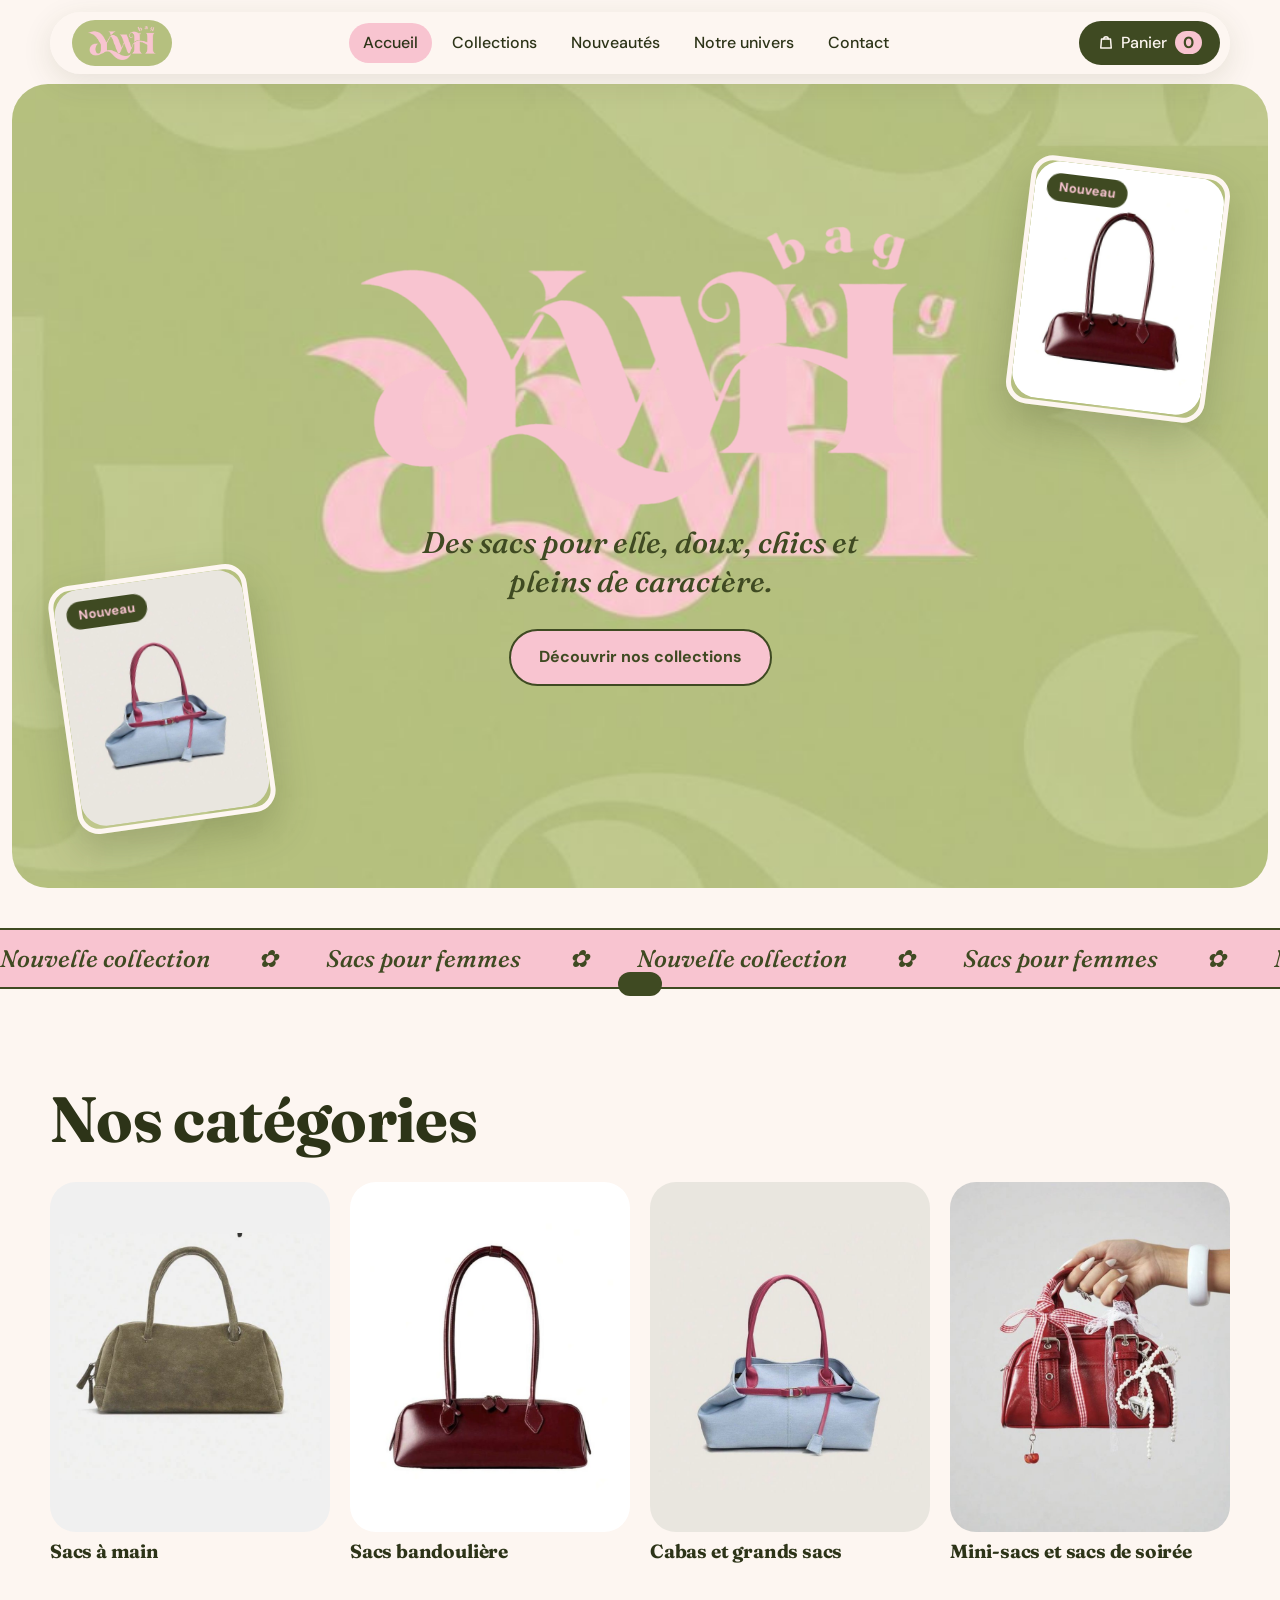
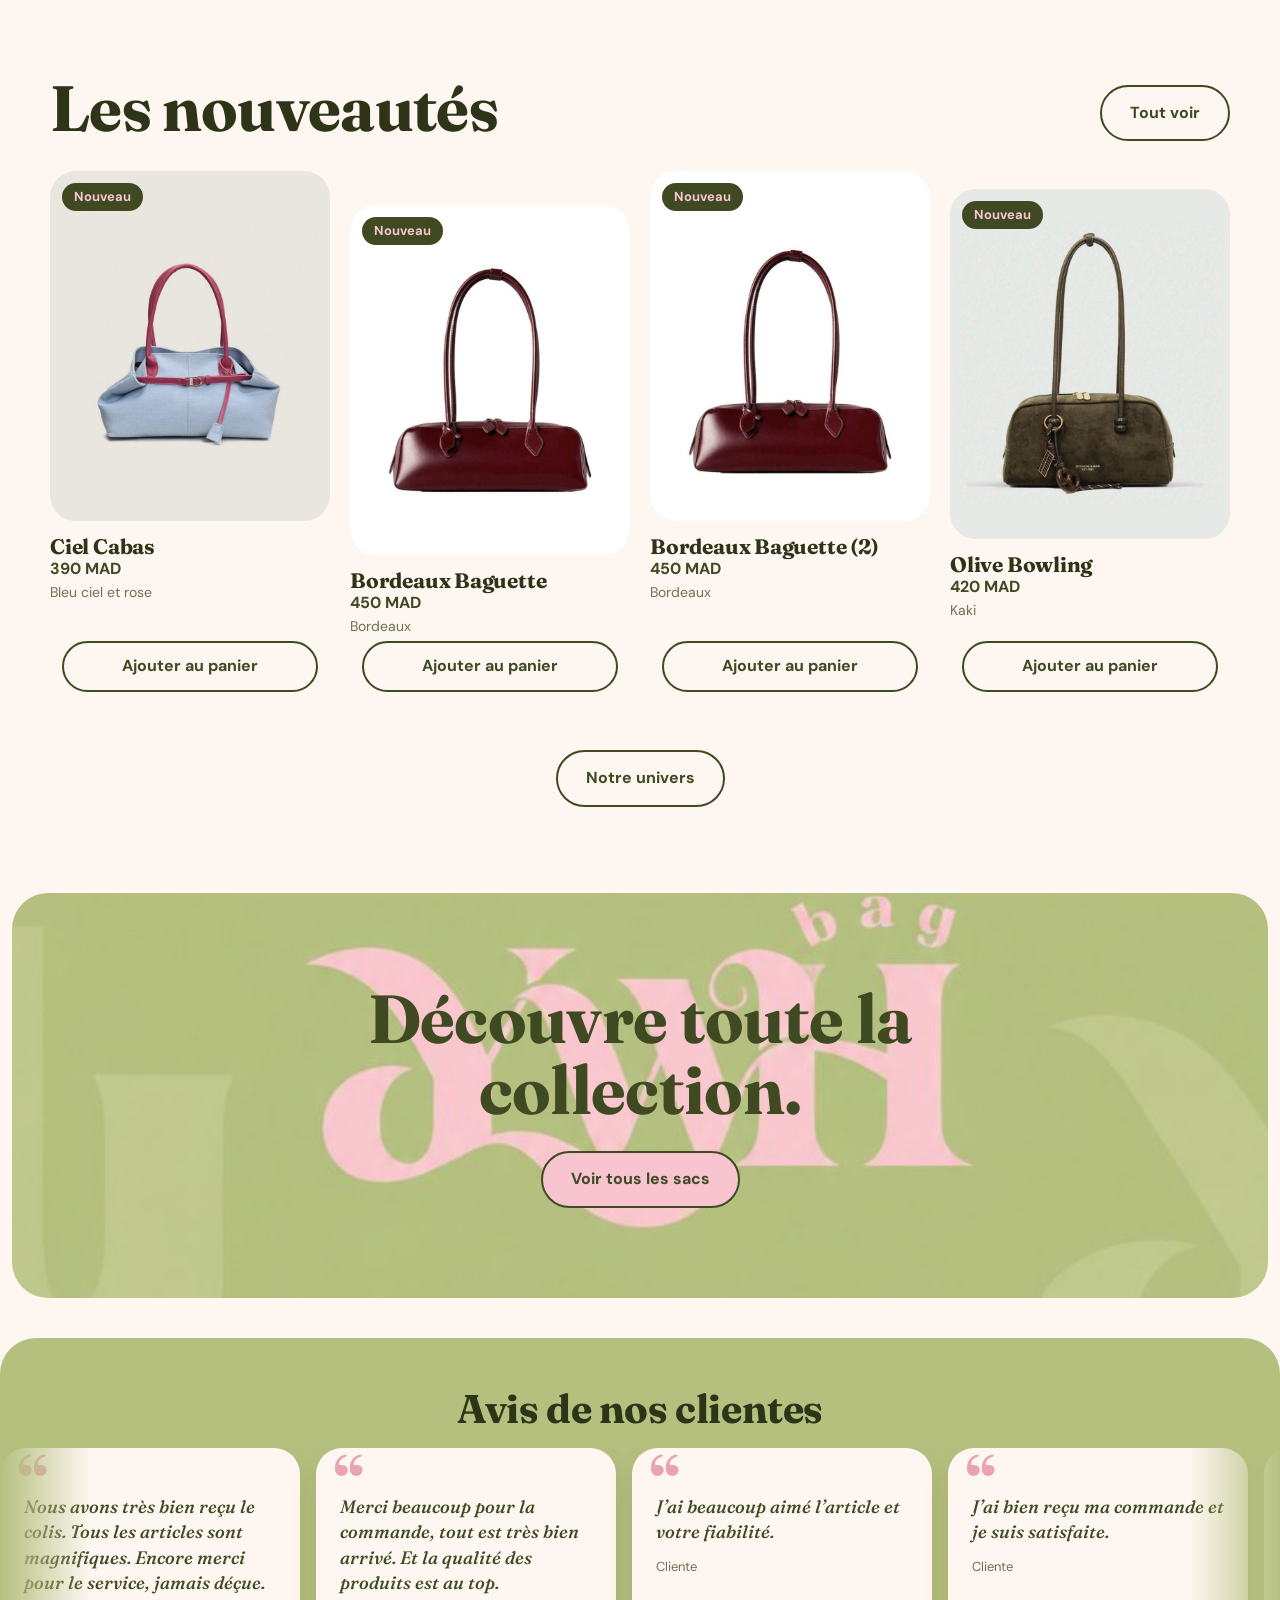
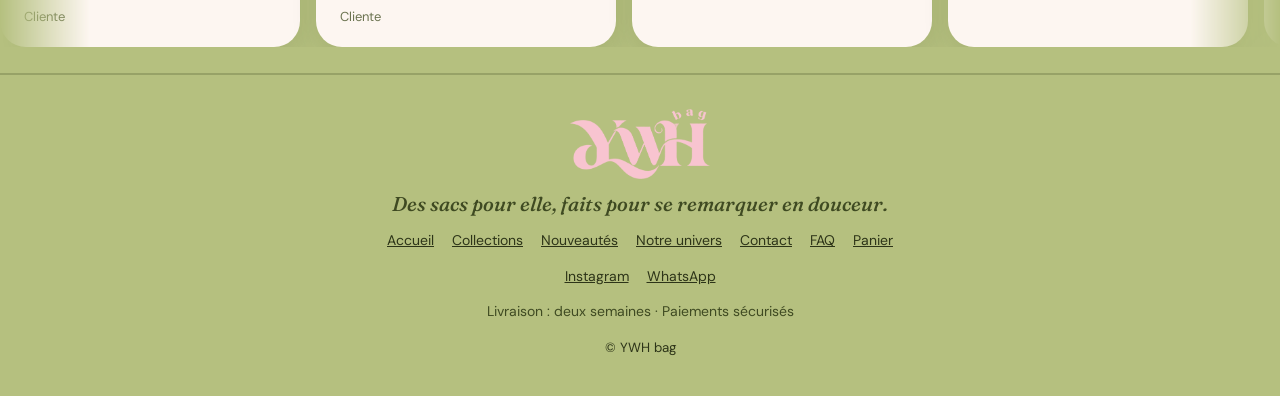
==== index.html @ 90585c4d "Add files via upload" ====
<!doctype html>
<html lang="fr">
<head>
<meta charset="utf-8">
<meta name="viewport" content="width=device-width, initial-scale=1, viewport-fit=cover">
<title>YWH bag — sacs pour femmes</title>
<meta name="description" content="YWH bag : des sacs pour femmes, doux, chics et pleins de caractère.">
<meta name="theme-color" content="#b5c07f">
<link rel="icon" href="assets/logo.png">
<link rel="preconnect" href="https://fonts.googleapis.com"><link rel="preconnect" href="https://fonts.gstatic.com" crossorigin>
<link href="https://fonts.googleapis.com/css2?family=Fraunces:ital,opsz,wght@0,9..144,500;0,9..144,700;1,9..144,500&family=DM+Sans:wght@400;500;700&display=swap" rel="stylesheet">
<link rel="stylesheet" href="style.css">
</head>
<body>
<header class="nav" id="nav">
  <button class="menu" id="menubtn" aria-label="Menu" aria-expanded="false" aria-controls="menu"><svg width="22" height="22" viewBox="0 0 24 24" fill="none" stroke="currentColor" stroke-width="2.2" stroke-linecap="round" aria-hidden="true"><path d="M4 8h16M4 16h16"/></svg></button>
  <a href="#accueil" class="brand" aria-label="YWH bag — accueil"><img src="assets/logo.png" alt="YWH bag"></a>
  <nav id="menu" aria-label="Navigation principale">
    <a href="#accueil" data-r="">Accueil</a>
    <a href="#collections" data-r="collections">Collections</a>
    <a href="#nouveautes" data-r="nouveautes">Nouveautés</a>
    <a href="#univers" data-r="univers">Notre univers</a>
    <a href="#contact" data-r="contact">Contact</a>
  </nav>
  <a href="#panier" class="bag" data-r="panier" aria-label="Panier"><svg width="18" height="18" viewBox="0 0 24 24" fill="none" stroke="currentColor" stroke-width="2" stroke-linecap="round" stroke-linejoin="round" aria-hidden="true" style="vertical-align:-3px;margin-right:6px"><path d="M6 8h12l1 12H5L6 8z"/><path d="M9 8a3 3 0 016 0"/></svg>Panier <b id="count">0</b></a>
</header>
<main id="view" tabindex="-1"></main>
<footer class="foot" id="foot"></footer>
<div class="toast" id="toast" role="status" aria-live="polite"></div>
<script src="config.js"></script>
<script src="products.js"></script>
<script src="app.js"></script>
</body>
</html>
---- style.css ----
:root{--sage:#b5c07f;--sage-l:#c3cd92;--sage-d:#3f4a22;--pink:#f8c4d0;--pink-d:#e9a3b5;--cream:#fdf6f1;--ink:#2d3418;--r:26px;--f:"Fraunces",Georgia,serif;--b:"DM Sans",system-ui,sans-serif}
*{box-sizing:border-box;margin:0}html{scroll-behavior:smooth}
body{font:16px/1.55 var(--b);background:var(--cream);color:var(--ink);padding-top:84px;-webkit-font-smoothing:antialiased}
img{max-width:100%;display:block}a{color:inherit;text-decoration:none}button{font:inherit;cursor:pointer}
:focus-visible{outline:3px solid var(--pink-d);outline-offset:3px}
h1,h2,h3{font-family:var(--f);font-weight:700;line-height:1.05;letter-spacing:-.01em}
.nav{position:fixed;inset:max(12px,env(safe-area-inset-top)) 12px auto;z-index:20;display:flex;align-items:center;justify-content:space-between;gap:12px;padding:8px 10px 8px 22px;background:rgba(253,246,241,.86);backdrop-filter:blur(14px);border-radius:999px;box-shadow:0 8px 30px rgba(63,74,34,.12);max-width:1180px;margin:auto}
.brand{background:var(--sage);border-radius:999px;padding:6px 16px}.brand img{height:34px}
.nav nav{display:flex;gap:6px}.nav nav a{padding:8px 14px;border-radius:999px;font-weight:500;transition:.2s}
.nav a[data-r].on,.nav nav a:hover{background:var(--pink)}
.bag{background:var(--sage-d);color:var(--cream);padding:10px 18px;border-radius:999px;font-weight:500;white-space:nowrap}.bag b{background:var(--pink);color:var(--sage-d);border-radius:99px;padding:1px 8px;margin-left:4px}.bag.on{background:var(--pink);color:var(--sage-d)}
.wrap{max-width:1180px;margin:auto;padding:0 20px}
.hero{position:relative;min-height:calc(100svh - 96px);margin:0 12px;border-radius:36px;overflow:hidden;background:var(--sage) url(assets/pattern.jpg) center/cover;display:grid;place-items:center;text-align:center;padding:60px 20px 120px}
.hero img.logo{width:min(560px,82vw);margin:auto;animation:rise 1.1s cubic-bezier(.2,.8,.2,1) both}
@keyframes rise{from{opacity:0;transform:translateY(30px) scale(.96)}}
.hero p{font:italic 500 clamp(20px,3.2vw,30px)/1.3 var(--f);color:var(--sage-d);margin:18px auto 28px;max-width:520px}
.btn{display:inline-block;background:var(--pink);color:var(--sage-d);padding:14px 28px;border-radius:999px;border:2px solid var(--sage-d);font-weight:700;transition:.25s}
.btn:hover{background:var(--sage-d);color:var(--pink);transform:translateY(-2px)}.btn.alt{background:transparent}
.float{position:absolute;width:clamp(110px,16vw,200px);aspect-ratio:4/5;border-radius:22px;overflow:hidden;box-shadow:0 18px 40px rgba(63,74,34,.25);border:5px solid var(--cream)}
.float:nth-of-type(1){left:4%;bottom:8%;transform:rotate(-8deg)}.float:nth-of-type(2){right:4%;top:10%;transform:rotate(7deg)}
.mq{overflow:hidden;background:var(--pink);margin:40px 0;padding:14px 0;border-block:2px solid var(--sage-d)}
.mq div{display:flex;gap:48px;white-space:nowrap;width:max-content;font:italic 500 24px var(--f);color:var(--sage-d);animation:mq 28s linear infinite}
@keyframes mq{to{transform:translateX(-50%)}}
.sec{padding:56px 0}.head{display:flex;justify-content:space-between;align-items:end;gap:20px;margin-bottom:30px;flex-wrap:wrap}
.head h2{font-size:clamp(34px,6vw,64px)}.head p{max-width:380px;color:#5b6340}
.grid{display:grid;grid-template-columns:repeat(4,1fr);gap:26px 20px}
.card{position:relative}.card:nth-child(4n+2){margin-top:34px}.card:nth-child(4n+4){margin-top:18px}
.ph{position:relative;aspect-ratio:4/5;border-radius:var(--r);overflow:hidden;background:linear-gradient(160deg,var(--pink),var(--sage-l))}
.ph img{width:100%;height:100%;object-fit:cover;transition:transform .7s}
.card:hover .ph img{transform:scale(1.06)}
.ph .ghost{position:absolute;inset:0;margin:auto;width:60%;opacity:.55;filter:saturate(.8)}
.tag{position:absolute;top:12px;left:12px;background:var(--sage-d);color:var(--pink);font-size:13px;font-weight:700;padding:4px 12px;border-radius:99px}
.quick{position:absolute;left:12px;right:12px;bottom:12px;transform:translateY(130%);transition:.35s;background:var(--cream);border:2px solid var(--sage-d);border-radius:99px;padding:11px;font-weight:700;color:var(--sage-d)}
.card:hover .quick,.card:focus-within .quick{transform:none}.quick:hover{background:var(--pink)}
@media(hover:none){.quick{transform:none;position:static;width:100%;margin-top:10px}}
.card h3{font-size:21px;margin-top:14px}.card .pr{font-weight:700;color:var(--sage-d)}.card .ds{font-size:14px;color:#6b7350}
.band{margin:30px 12px;border-radius:36px;background:var(--sage) url(assets/pattern.jpg) center/cover;padding:90px 24px;text-align:center}
.band h2{font-size:clamp(32px,6vw,68px);color:var(--sage-d);max-width:780px;margin:0 auto 26px}
.page-h{padding:48px 0 10px}.page-h h1{font-size:clamp(44px,9vw,110px);color:var(--sage-d)}.page-h p{font:italic 500 22px var(--f);color:#6b7350;margin-top:8px}
.empty{padding:60px 0;text-align:center;font:italic 500 24px var(--f)}
.cart{display:grid;grid-template-columns:1.5fr 1fr;gap:30px;align-items:start;padding-bottom:70px}
.line{display:grid;grid-template-columns:86px 1fr auto;gap:16px;align-items:center;background:#fff;border-radius:22px;padding:12px;margin-bottom:12px}
.line .ph{border-radius:14px}.line h3{font-size:19px}.qty{display:flex;align-items:center;gap:8px;margin-top:6px}
.qty button{width:30px;height:30px;border-radius:50%;border:2px solid var(--sage-d);background:none;color:var(--sage-d);font-weight:700}
.rm{background:none;border:0;text-decoration:underline;color:#8a6f78;font-size:13px}
.sum{background:var(--sage);border-radius:var(--r);padding:26px;position:sticky;top:100px}.sum .t{display:flex;justify-content:space-between;font:700 26px var(--f);margin:14px 0 20px}
form.ct{display:grid;gap:14px;max-width:560px;padding-bottom:70px}
.ct input,.ct textarea{width:100%;font:inherit;padding:15px 20px;border-radius:22px;border:2px solid var(--sage);background:#fff}.ct textarea{min-height:140px}.ct input:focus,.ct textarea:focus{border-color:var(--pink-d);outline:0}
.links{display:flex;gap:12px;flex-wrap:wrap;margin:0 0 26px}
.foot{text-align:center;background:var(--sage);padding:50px 20px 36px;margin-top:40px;border-radius:36px 36px 0 0}.foot img{height:70px;margin:auto}.foot p{font:italic 500 20px var(--f);margin:12px 0 6px;color:var(--sage-d)}
.toast{position:fixed;left:50%;bottom:24px;transform:translate(-50%,120px);background:var(--sage-d);color:var(--pink);padding:12px 22px;border-radius:99px;transition:.35s;z-index:30}.toast.show{transform:translate(-50%,0)}
#view{animation:fade .45s ease both}@keyframes fade{from{opacity:0}}
@media(max-width:900px){.grid{grid-template-columns:repeat(2,1fr)}.card:nth-child(n){margin-top:0}.card:nth-child(even){margin-top:26px}.cart{grid-template-columns:1fr}.sum{position:static}}
@media(max-width:620px){body{padding-top:76px}.nav{padding-left:8px}.nav nav{display:none}.brand img{height:28px}.float{display:none}.nav.m nav{display:flex}
.mnav{display:flex}.hero{padding-bottom:90px}}
.mnav{display:none;position:fixed;bottom:max(12px,env(safe-area-inset-bottom));left:12px;right:12px;z-index:19;justify-content:space-around;background:rgba(253,246,241,.92);backdrop-filter:blur(14px);border-radius:99px;padding:8px;box-shadow:0 8px 30px rgba(63,74,34,.2)}
.mnav a{padding:9px 12px;border-radius:99px;font-size:14px;font-weight:500}.mnav a.on{background:var(--pink)}
@media(min-width:621px){.mnav{display:none!important}}
@media(prefers-reduced-motion:reduce){*{animation:none!important;transition:none!important}}
/* Ajouts (même palette) */
.chips,.filters{display:flex;gap:10px;flex-wrap:wrap;margin:18px 0 6px}
.chips button{background:transparent;border:2px solid var(--sage-d);color:var(--sage-d);border-radius:99px;padding:9px 18px;font-weight:500;transition:.2s}.chips button.on,.chips button:hover{background:var(--pink)}
.filters select{font:inherit;padding:10px 16px;border-radius:99px;border:2px solid var(--sage);background:#fff;color:var(--ink)}
.cats{display:grid;grid-template-columns:repeat(4,1fr);gap:20px}.cat h3{font-size:19px;margin-top:10px}.cat:hover .ph img{transform:scale(1.06)}
.perks{display:grid;grid-template-columns:repeat(3,1fr);gap:20px}.perks div{background:var(--sage-l);border-radius:var(--r);padding:26px}.perks h3{font-size:22px;margin-bottom:6px}
.info{display:flex;gap:10px;flex-wrap:wrap;margin:16px 0}.info span{background:var(--pink);color:var(--sage-d);border-radius:99px;padding:6px 14px;font-size:14px;font-weight:500}
.prose{max-width:680px}.prose h2{font-size:28px;margin:26px 0 6px;color:var(--sage-d)}.prose .btn{margin-top:26px}
.faqh{font-size:34px;margin:44px 0 14px}.faq{max-width:680px;padding-bottom:50px}
.faq details{background:#fff;border-radius:20px;padding:16px 20px;margin-bottom:10px}.faq summary{cursor:pointer;font-weight:700}.faq p{margin-top:8px;color:#5b6340}
.back{display:inline-block;margin-top:30px;font-weight:500;text-decoration:underline}
.pdp{display:grid;grid-template-columns:1fr 1fr;gap:40px;margin-top:20px;align-items:start}.pdp h1{font-size:clamp(34px,5vw,56px)}.pr.big{font-size:26px;margin:8px 0 14px}
.spec{list-style:none;padding:0;margin:16px 0 22px}.spec li{padding:6px 0;border-bottom:1px solid var(--sage-l)}
.foot .fl{display:flex;justify-content:center;gap:6px 18px;flex-wrap:wrap;margin:14px 0}.foot .fl a{text-decoration:underline}.foot .info{justify-content:center}.foot .info span{background:var(--cream)}
.avis{max-width:720px;margin:26px auto 12px;padding-top:22px;border-top:2px solid rgba(63,74,34,.25)}.avis h3{font-size:26px;margin-bottom:8px}
.av{display:grid;gap:12px;text-align:left}.av blockquote{background:var(--cream);border-radius:20px;padding:14px 18px}.av span{color:var(--pink-d);display:block}.av cite{display:block;font-weight:700;margin-top:4px}
@media(max-width:900px){.cats{grid-template-columns:repeat(2,1fr)}.perks{grid-template-columns:1fr}.pdp{grid-template-columns:1fr}}
@media(max-width:620px){.mnav a{padding:9px 8px;font-size:13px}body{padding-bottom:84px}}

.avis{max-width:980px}.av{grid-template-columns:repeat(auto-fit,minmax(250px,1fr))}.av blockquote{font-style:italic}.av cite{font-style:normal;font-size:14px;color:var(--sage-d)}

/* v3 : menu mobile, infos discrètes, avis en défilement */
.menu{display:none;place-items:center;width:42px;height:42px;border-radius:50%;border:0;background:var(--pink);color:var(--sage-d)}
.info{display:block;font-size:13px;color:#6b7350;margin:12px 0}.info span{display:inline;background:none;padding:0;border-radius:0;font-weight:400}.info span+span:before{content:"  ·  "}
.foot .info{text-align:center;color:var(--sage-d)}.foot .info span{background:none;padding:0}
.foot .fl a{font-size:14px}.mini{font-size:14px;padding:26px 0 50px}.mini a{text-decoration:underline}
.avis{max-width:none;margin:0 -20px 34px;padding:0 0 26px;border:0;border-bottom:2px solid rgba(63,74,34,.25)}.avis h3{font-size:clamp(28px,5vw,40px);margin-bottom:18px}
.rail{overflow:hidden;-webkit-mask-image:linear-gradient(90deg,transparent,#000 7%,#000 93%,transparent);mask-image:linear-gradient(90deg,transparent,#000 7%,#000 93%,transparent)}
.track{display:flex;width:max-content;animation:mq 50s linear infinite}.rail:hover .track{animation-play-state:paused}
.track blockquote{position:relative;flex:0 0 min(300px,78vw);margin:0 16px 0 0;text-align:left;background:var(--cream);border-radius:var(--r);padding:34px 24px 20px;box-shadow:0 10px 26px rgba(63,74,34,.12)}
.track blockquote i{position:absolute;top:2px;left:18px;font:700 64px/1 var(--f);color:var(--pink-d)}
.track blockquote p{font:italic 500 18px/1.4 var(--f);color:var(--sage-d)}.track cite{display:block;font-style:normal;font-size:13px;margin-top:12px;color:#6b7350}
@media(prefers-reduced-motion:reduce){.rail{overflow-x:auto}}
@media(max-width:820px){.menu{display:grid}.brand{margin-right:auto}.nav{padding-left:8px}
.nav nav{display:none;position:absolute;top:calc(100% + 8px);left:0;right:0;flex-direction:column;gap:2px;background:rgba(253,246,241,.97);backdrop-filter:blur(14px);border-radius:26px;padding:10px;box-shadow:0 12px 30px rgba(63,74,34,.18)}
.nav.open nav{display:flex}.nav nav a{padding:13px 18px;font-size:17px}.mnav{display:none!important}body{padding-bottom:0}}
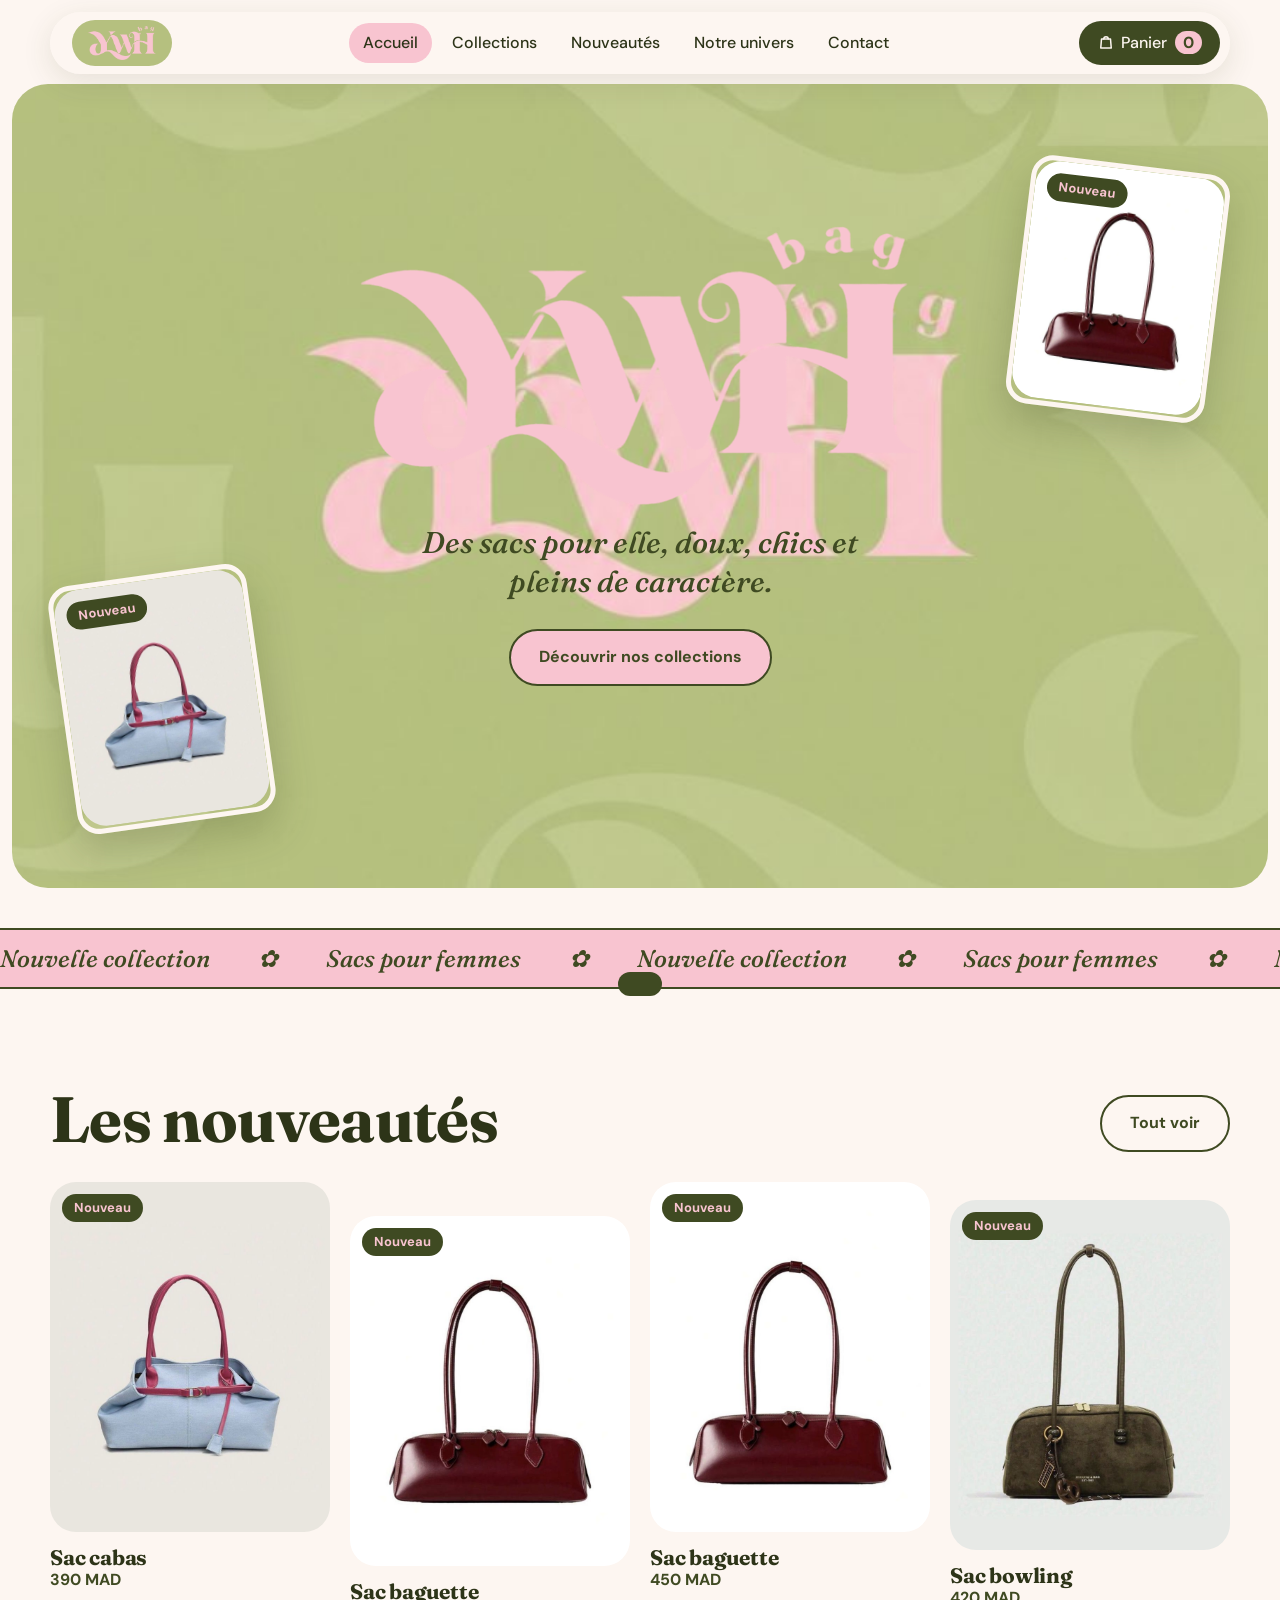
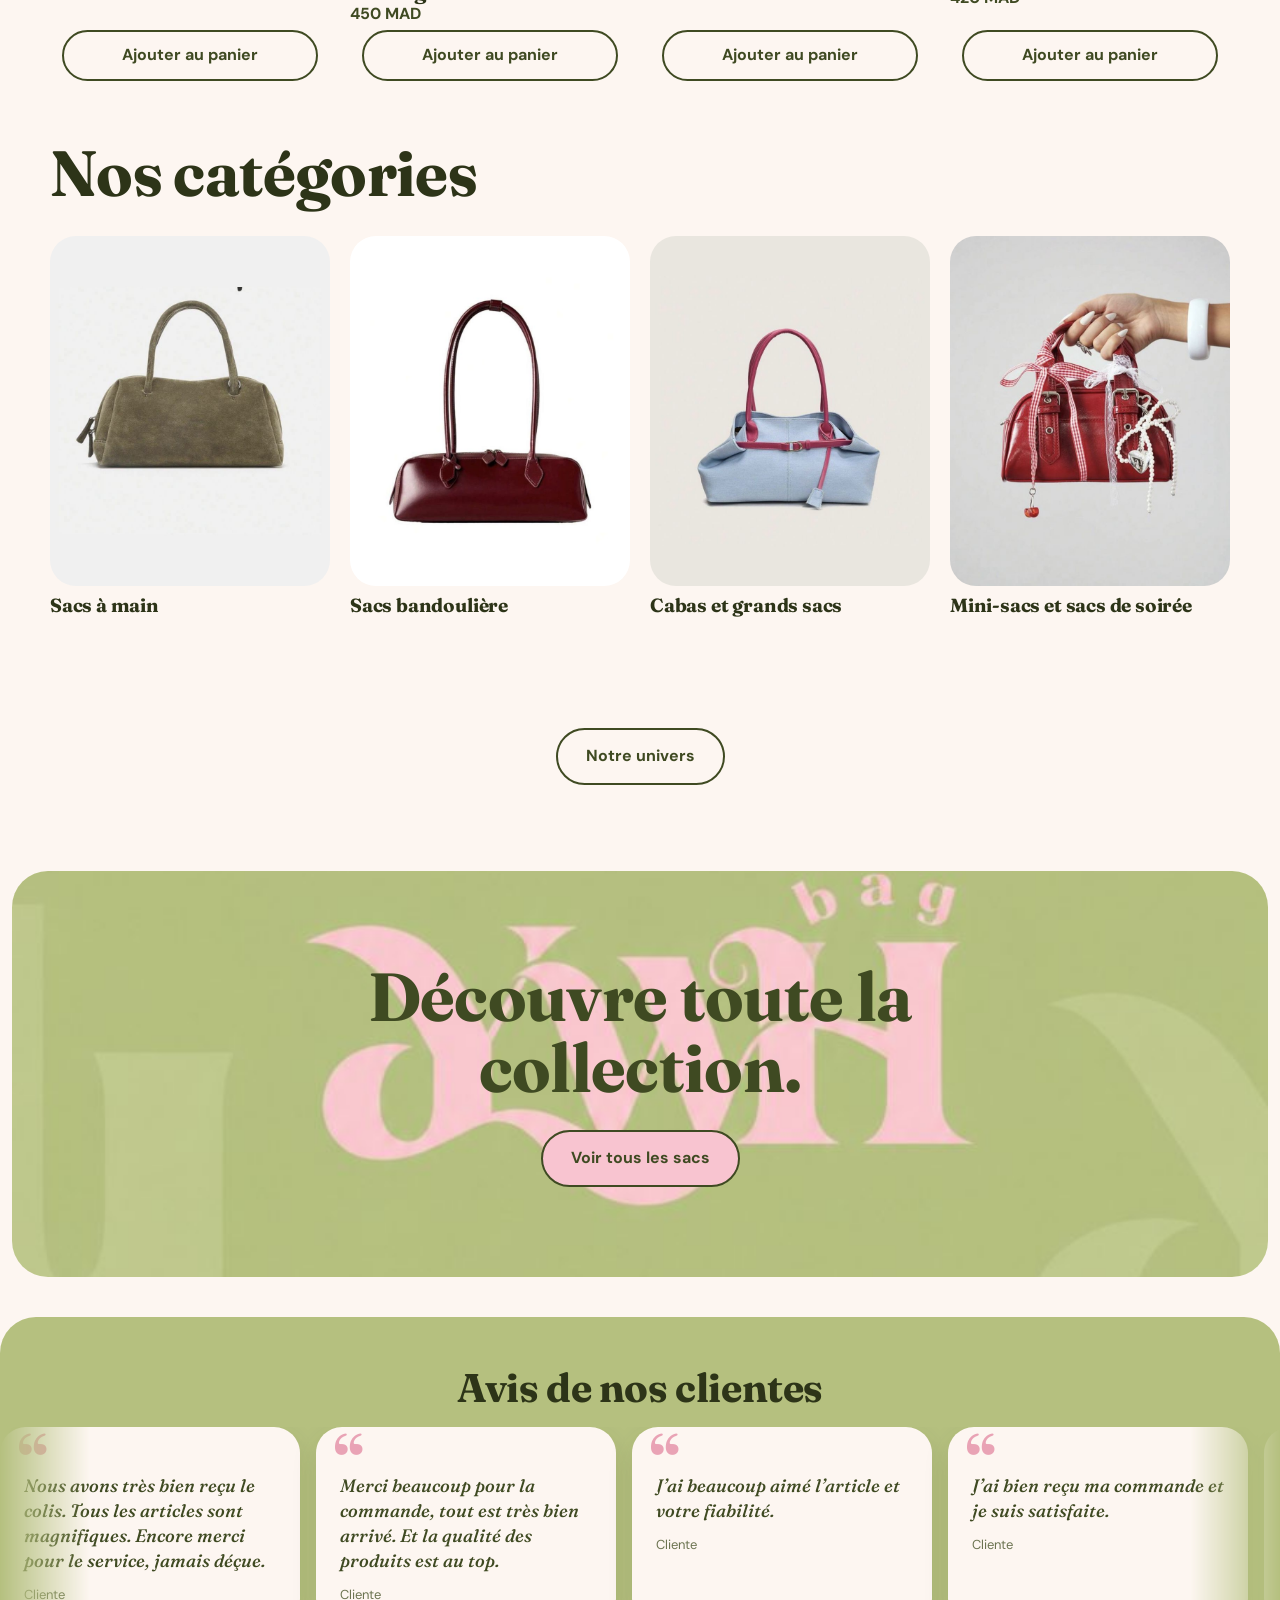
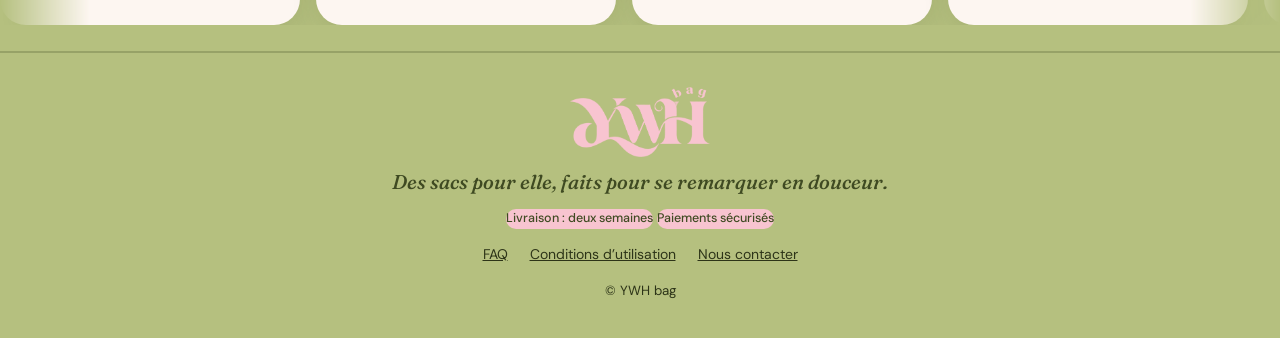
==== commit a5c438b8: "Add files via upload" ====
--- a/index.html
+++ b/index.html
@@ -6,20 +6,127 @@
 <title>YWH bag — sacs pour femmes</title>
 <meta name="description" content="YWH bag : des sacs pour femmes, doux, chics et pleins de caractère.">
 <meta name="theme-color" content="#b5c07f">
-<link rel="icon" href="assets/logo.png">
+<link rel="icon" href="[data-uri]">
 <link rel="preconnect" href="https://fonts.googleapis.com"><link rel="preconnect" href="https://fonts.gstatic.com" crossorigin>
 <link href="https://fonts.googleapis.com/css2?family=Fraunces:ital,opsz,wght@0,9..144,500;0,9..144,700;1,9..144,500&family=DM+Sans:wght@400;500;700&display=swap" rel="stylesheet">
-<link rel="stylesheet" href="style.css">
+<style>:root{--sage:#b5c07f;--sage-l:#c3cd92;--sage-d:#3f4a22;--pink:#f8c4d0;--pink-d:#e9a3b5;--cream:#fdf6f1;--ink:#2d3418;--r:26px;--f:"Fraunces",Georgia,serif;--b:"DM Sans",system-ui,sans-serif}
+*{box-sizing:border-box;margin:0}html{scroll-behavior:smooth}
+body{font:16px/1.55 var(--b);background:var(--cream);color:var(--ink);padding-top:84px;-webkit-font-smoothing:antialiased}
+img{max-width:100%;display:block}a{color:inherit;text-decoration:none}button{font:inherit;cursor:pointer}
+:focus-visible{outline:3px solid var(--pink-d);outline-offset:3px}
+h1,h2,h3{font-family:var(--f);font-weight:700;line-height:1.05;letter-spacing:-.01em}
+.nav{position:fixed;inset:max(12px,env(safe-area-inset-top)) 12px auto;z-index:20;display:flex;align-items:center;justify-content:space-between;gap:12px;padding:8px 10px 8px 22px;background:rgba(253,246,241,.86);backdrop-filter:blur(14px);border-radius:999px;box-shadow:0 8px 30px rgba(63,74,34,.12);max-width:1180px;margin:auto}
+.brand{background:var(--sage);border-radius:999px;padding:6px 16px}.brand img{height:34px}
+.nav nav{display:flex;gap:6px}.nav nav a{padding:8px 14px;border-radius:999px;font-weight:500;transition:.2s}
+.nav a[data-r].on,.nav nav a:hover{background:var(--pink)}
+.bag{background:var(--sage-d);color:var(--cream);padding:10px 18px;border-radius:999px;font-weight:500;white-space:nowrap}.bag b{background:var(--pink);color:var(--sage-d);border-radius:99px;padding:1px 8px;margin-left:4px}.bag.on{background:var(--pink);color:var(--sage-d)}
+.wrap{max-width:1180px;margin:auto;padding:0 20px}
+.hero{position:relative;min-height:calc(100svh - 96px);margin:0 12px;border-radius:36px;overflow:hidden;background:var(--sage) url([data-uri]) center/cover;display:grid;place-items:center;text-align:center;padding:60px 20px 120px}
+.hero img.logo{width:min(560px,82vw);margin:auto;animation:rise 1.1s cubic-bezier(.2,.8,.2,1) both}
+@keyframes rise{from{opacity:0;transform:translateY(30px) scale(.96)}}
+.hero p{font:italic 500 clamp(20px,3.2vw,30px)/1.3 var(--f);color:var(--sage-d);margin:18px auto 28px;max-width:520px}
+.btn{display:inline-block;background:var(--pink);color:var(--sage-d);padding:14px 28px;border-radius:999px;border:2px solid var(--sage-d);font-weight:700;transition:.25s}
+.btn:hover{background:var(--sage-d);color:var(--pink);transform:translateY(-2px)}.btn.alt{background:transparent}
+.float{position:absolute;width:clamp(110px,16vw,200px);aspect-ratio:4/5;border-radius:22px;overflow:hidden;box-shadow:0 18px 40px rgba(63,74,34,.25);border:5px solid var(--cream)}
+.float:nth-of-type(1){left:4%;bottom:8%;transform:rotate(-8deg)}.float:nth-of-type(2){right:4%;top:10%;transform:rotate(7deg)}
+.mq{overflow:hidden;background:var(--pink);margin:40px 0;padding:14px 0;border-block:2px solid var(--sage-d)}
+.mq div{display:flex;gap:48px;white-space:nowrap;width:max-content;font:italic 500 24px var(--f);color:var(--sage-d);animation:mq 28s linear infinite}
+@keyframes mq{to{transform:translateX(-50%)}}
+.sec{padding:56px 0}.head{display:flex;justify-content:space-between;align-items:end;gap:20px;margin-bottom:30px;flex-wrap:wrap}
+.head h2{font-size:clamp(34px,6vw,64px)}.head p{max-width:380px;color:#5b6340}
+.grid{display:grid;grid-template-columns:repeat(4,1fr);gap:26px 20px}
+.card{position:relative}.card:nth-child(4n+2){margin-top:34px}.card:nth-child(4n+4){margin-top:18px}
+.ph{position:relative;aspect-ratio:4/5;border-radius:var(--r);overflow:hidden;background:linear-gradient(160deg,var(--pink),var(--sage-l))}
+.ph img{width:100%;height:100%;object-fit:cover;transition:transform .7s}
+.card:hover .ph img{transform:scale(1.06)}
+.ph .ghost{position:absolute;inset:0;margin:auto;width:60%;opacity:.55;filter:saturate(.8)}
+.tag{position:absolute;top:12px;left:12px;background:var(--sage-d);color:var(--pink);font-size:13px;font-weight:700;padding:4px 12px;border-radius:99px}
+.quick{position:absolute;left:12px;right:12px;bottom:12px;transform:translateY(130%);transition:.35s;background:var(--cream);border:2px solid var(--sage-d);border-radius:99px;padding:11px;font-weight:700;color:var(--sage-d)}
+.card:hover .quick,.card:focus-within .quick{transform:none}.quick:hover{background:var(--pink)}
+@media(hover:none){.quick{transform:none;position:static;width:100%;margin-top:10px}}
+.card h3{font-size:21px;margin-top:14px}.card .pr{font-weight:700;color:var(--sage-d)}.card .ds{font-size:14px;color:#6b7350}
+.band{margin:30px 12px;border-radius:36px;background:var(--sage) url([data-uri]) center/cover;padding:90px 24px;text-align:center}
+.band h2{font-size:clamp(32px,6vw,68px);color:var(--sage-d);max-width:780px;margin:0 auto 26px}
+.page-h{padding:48px 0 10px}.page-h h1{font-size:clamp(44px,9vw,110px);color:var(--sage-d)}.page-h p{font:italic 500 22px var(--f);color:#6b7350;margin-top:8px}
+.empty{padding:60px 0;text-align:center;font:italic 500 24px var(--f)}
+.cart{display:grid;grid-template-columns:1.5fr 1fr;gap:30px;align-items:start;padding-bottom:70px}
+.line{display:grid;grid-template-columns:86px 1fr auto;gap:16px;align-items:center;background:#fff;border-radius:22px;padding:12px;margin-bottom:12px}
+.line .ph{border-radius:14px}.line h3{font-size:19px}.qty{display:flex;align-items:center;gap:8px;margin-top:6px}
+.qty button{width:30px;height:30px;border-radius:50%;border:2px solid var(--sage-d);background:none;color:var(--sage-d);font-weight:700}
+.rm{background:none;border:0;text-decoration:underline;color:#8a6f78;font-size:13px}
+.sum{background:var(--sage);border-radius:var(--r);padding:26px;position:sticky;top:100px}.sum .t{display:flex;justify-content:space-between;font:700 26px var(--f);margin:14px 0 20px}
+form.ct{display:grid;gap:14px;max-width:560px;padding-bottom:70px}
+.ct input,.ct textarea{width:100%;font:inherit;padding:15px 20px;border-radius:22px;border:2px solid var(--sage);background:#fff}.ct textarea{min-height:140px}.ct input:focus,.ct textarea:focus{border-color:var(--pink-d);outline:0}
+.links{display:flex;gap:12px;flex-wrap:wrap;margin:0 0 26px}
+.foot{text-align:center;background:var(--sage);padding:50px 20px 36px;margin-top:40px;border-radius:36px 36px 0 0}.foot img{height:70px;margin:auto}.foot p{font:italic 500 20px var(--f);margin:12px 0 6px;color:var(--sage-d)}
+.toast{position:fixed;left:50%;bottom:24px;transform:translate(-50%,120px);background:var(--sage-d);color:var(--pink);padding:12px 22px;border-radius:99px;transition:.35s;z-index:30}.toast.show{transform:translate(-50%,0)}
+#view{animation:fade .45s ease both}@keyframes fade{from{opacity:0}}
+@media(max-width:900px){.grid{grid-template-columns:repeat(2,1fr)}.card:nth-child(n){margin-top:0}.card:nth-child(even){margin-top:26px}.cart{grid-template-columns:1fr}.sum{position:static}}
+@media(max-width:620px){body{padding-top:76px}.nav{padding-left:8px}.nav nav{display:none}.brand img{height:28px}.float{display:none}.nav.m nav{display:flex}
+.mnav{display:flex}.hero{padding-bottom:90px}}
+.mnav{display:none;position:fixed;bottom:max(12px,env(safe-area-inset-bottom));left:12px;right:12px;z-index:19;justify-content:space-around;background:rgba(253,246,241,.92);backdrop-filter:blur(14px);border-radius:99px;padding:8px;box-shadow:0 8px 30px rgba(63,74,34,.2)}
+.mnav a{padding:9px 12px;border-radius:99px;font-size:14px;font-weight:500}.mnav a.on{background:var(--pink)}
+@media(min-width:621px){.mnav{display:none!important}}
+@media(prefers-reduced-motion:reduce){*{animation:none!important;transition:none!important}}
+/* Ajouts (même palette) */
+.chips,.filters{display:flex;gap:10px;flex-wrap:wrap;margin:18px 0 6px}
+.chips button{background:transparent;border:2px solid var(--sage-d);color:var(--sage-d);border-radius:99px;padding:9px 18px;font-weight:500;transition:.2s}.chips button.on,.chips button:hover{background:var(--pink)}
+.filters select{font:inherit;padding:10px 16px;border-radius:99px;border:2px solid var(--sage);background:#fff;color:var(--ink)}
+.cats{display:grid;grid-template-columns:repeat(4,1fr);gap:20px}.cat h3{font-size:19px;margin-top:10px}.cat:hover .ph img{transform:scale(1.06)}
+.perks{display:grid;grid-template-columns:repeat(3,1fr);gap:20px}.perks div{background:var(--sage-l);border-radius:var(--r);padding:26px}.perks h3{font-size:22px;margin-bottom:6px}
+.info{display:flex;gap:10px;flex-wrap:wrap;margin:16px 0}.info span{background:var(--pink);color:var(--sage-d);border-radius:99px;padding:6px 14px;font-size:14px;font-weight:500}
+.prose{max-width:680px}.prose h2{font-size:28px;margin:26px 0 6px;color:var(--sage-d)}.prose .btn{margin-top:26px}
+.faqh{font-size:34px;margin:44px 0 14px}.faq{max-width:680px;padding-bottom:50px}
+.faq details{background:#fff;border-radius:20px;padding:16px 20px;margin-bottom:10px}.faq summary{cursor:pointer;font-weight:700}.faq p{margin-top:8px;color:#5b6340}
+.back{display:inline-block;margin-top:30px;font-weight:500;text-decoration:underline}
+.pdp{display:grid;grid-template-columns:1fr 1fr;gap:40px;margin-top:20px;align-items:start}.pdp h1{font-size:clamp(34px,5vw,56px)}.pr.big{font-size:26px;margin:8px 0 14px}
+.spec{list-style:none;padding:0;margin:16px 0 22px}.spec li{padding:6px 0;border-bottom:1px solid var(--sage-l)}
+.foot .fl{display:flex;justify-content:center;gap:6px 18px;flex-wrap:wrap;margin:14px 0}.foot .fl a{text-decoration:underline}.foot .info{justify-content:center}.foot .info span{background:var(--cream)}
+.avis{max-width:720px;margin:26px auto 12px;padding-top:22px;border-top:2px solid rgba(63,74,34,.25)}.avis h3{font-size:26px;margin-bottom:8px}
+.av{display:grid;gap:12px;text-align:left}.av blockquote{background:var(--cream);border-radius:20px;padding:14px 18px}.av span{color:var(--pink-d);display:block}.av cite{display:block;font-weight:700;margin-top:4px}
+@media(max-width:900px){.cats{grid-template-columns:repeat(2,1fr)}.perks{grid-template-columns:1fr}.pdp{grid-template-columns:1fr}}
+@media(max-width:620px){.mnav a{padding:9px 8px;font-size:13px}body{padding-bottom:84px}}
+
+.avis{max-width:980px}.av{grid-template-columns:repeat(auto-fit,minmax(250px,1fr))}.av blockquote{font-style:italic}.av cite{font-style:normal;font-size:14px;color:var(--sage-d)}
+
+/* v3 : menu mobile, infos discrètes, avis en défilement */
+.menu{display:none;place-items:center;width:42px;height:42px;border-radius:50%;border:0;background:var(--pink);color:var(--sage-d)}
+.info{display:block;font-size:13px;color:#6b7350;margin:12px 0}.info span{display:inline;background:none;padding:0;border-radius:0;font-weight:400}.info span+span:before{content:"  ·  "}
+.foot .info{text-align:center;color:var(--sage-d)}.foot .info span{background:none;padding:0}
+.foot .fl a{font-size:14px}.mini{font-size:14px;padding:26px 0 50px}.mini a{text-decoration:underline}
+.avis{max-width:none;margin:0 -20px 34px;padding:0 0 26px;border:0;border-bottom:2px solid rgba(63,74,34,.25)}.avis h3{font-size:clamp(28px,5vw,40px);margin-bottom:18px}
+.rail{overflow:hidden;-webkit-mask-image:linear-gradient(90deg,transparent,#000 7%,#000 93%,transparent);mask-image:linear-gradient(90deg,transparent,#000 7%,#000 93%,transparent)}
+.track{display:flex;width:max-content;animation:mq 50s linear infinite}.rail:hover .track{animation-play-state:paused}
+.track blockquote{position:relative;flex:0 0 min(300px,78vw);margin:0 16px 0 0;text-align:left;background:var(--cream);border-radius:var(--r);padding:34px 24px 20px;box-shadow:0 10px 26px rgba(63,74,34,.12)}
+.track blockquote i{position:absolute;top:2px;left:18px;font:700 64px/1 var(--f);color:var(--pink-d)}
+.track blockquote p{font:italic 500 18px/1.4 var(--f);color:var(--sage-d)}.track cite{display:block;font-style:normal;font-size:13px;margin-top:12px;color:#6b7350}
+@media(prefers-reduced-motion:reduce){.rail{overflow-x:auto}}
+.info span{display:inline-block;background:var(--pink);color:var(--sage-d);border-radius:99px;padding:3px 12px;font-size:12.5px;font-weight:500;margin:3px 2px}.info span+span:before{content:none}
+.foot .info{color:inherit}.foot .info span{background:var(--pink)}
+.fb{display:flex;justify-content:space-between;align-items:center;gap:12px;margin-top:22px;padding-top:16px;border-top:2px solid rgba(63,74,34,.25)}
+.soc{display:flex;gap:8px}.soc a{display:grid;place-items:center;width:38px;height:38px;border-radius:50%;background:var(--pink);color:var(--sage-d);transition:.2s}.soc a:hover{background:var(--sage-d);color:var(--pink);transform:translateY(-2px)}
+.foot .fl{margin:6px 0 0}
+@media(max-width:820px){body{padding-top:132px}
+.nav{flex-wrap:wrap;border-radius:30px;padding:8px 10px 8px 8px;row-gap:6px}.brand{order:1;margin-right:auto}.bag{order:2}
+.nav nav{order:3;display:flex!important;position:static;width:100%;flex-direction:row;gap:2px;overflow-x:auto;scrollbar-width:none;background:none;box-shadow:none;border-radius:0;padding:0 0 2px;backdrop-filter:none}
+.nav nav::-webkit-scrollbar{display:none}.nav nav a{padding:8px 11px;font-size:14px;white-space:nowrap;flex:0 0 auto}
+.hero{min-height:calc(100svh - 140px)}}
+@media(max-width:820px){.nav nav a{padding:8px 8px;font-size:13px}.nav nav .dk{display:none}.nav nav a[data-r=univers]{text-transform:capitalize}}
+
+.foot .fl{gap:6px 22px}.foot small{display:block;margin-top:16px}
+@media(max-width:620px){@media(max-width:820px){.nav nav{gap:0}.nav nav a{padding:8px 6px;font-size:12.5px}}
+@media(max-width:360px){.nav nav a{font-size:12px;padding:8px 5px}}
+.links.soc a{display:grid;place-items:center;width:56px;height:56px;border-radius:50%;background:var(--pink);color:var(--sage-d);border:2px solid var(--sage-d);transition:.25s}.links.soc a:hover{background:var(--sage-d);color:var(--pink);transform:translateY(-2px)}
+</style>
 </head>
 <body>
 <header class="nav" id="nav">
-  <button class="menu" id="menubtn" aria-label="Menu" aria-expanded="false" aria-controls="menu"><svg width="22" height="22" viewBox="0 0 24 24" fill="none" stroke="currentColor" stroke-width="2.2" stroke-linecap="round" aria-hidden="true"><path d="M4 8h16M4 16h16"/></svg></button>
-  <a href="#accueil" class="brand" aria-label="YWH bag — accueil"><img src="assets/logo.png" alt="YWH bag"></a>
+  <a href="#accueil" class="brand" aria-label="YWH bag — accueil"><img src="[data-uri]" alt="YWH bag"></a>
   <nav id="menu" aria-label="Navigation principale">
     <a href="#accueil" data-r="">Accueil</a>
     <a href="#collections" data-r="collections">Collections</a>
     <a href="#nouveautes" data-r="nouveautes">Nouveautés</a>
-    <a href="#univers" data-r="univers">Notre univers</a>
+    <a href="#univers" data-r="univers"><span class="dk">Notre </span>univers</a>
     <a href="#contact" data-r="contact">Contact</a>
   </nav>
   <a href="#panier" class="bag" data-r="panier" aria-label="Panier"><svg width="18" height="18" viewBox="0 0 24 24" fill="none" stroke="currentColor" stroke-width="2" stroke-linecap="round" stroke-linejoin="round" aria-hidden="true" style="vertical-align:-3px;margin-right:6px"><path d="M6 8h12l1 12H5L6 8z"/><path d="M9 8a3 3 0 016 0"/></svg>Panier <b id="count">0</b></a>
@@ -27,8 +134,98 @@
 <main id="view" tabindex="-1"></main>
 <footer class="foot" id="foot"></footer>
 <div class="toast" id="toast" role="status" aria-live="polite"></div>
-<script src="config.js"></script>
-<script src="products.js"></script>
-<script src="app.js"></script>
+<script>// Réglages YWH bag — à modifier ici uniquement
+window.YWH = {
+  // Google Sheet publié en CSV. Colonnes : id, nom, prix, image, description, categorie, couleur, dimensions, variantes, date (AAAA-MM-JJ), nouveau (oui/non), stock
+  SHEET_CSV_URL: "https://docs.google.com/spreadsheets/d/1sv5AUiIoWliZj98owNgm_ZBgWXzOmv-f72YvHagQfoc/gviz/tq?tqx=out:csv&sheet=Sacs",
+  SHEET_PRICE: 480,        // prix fixe (MAD) pour les articles du Sheet ; mettre 0 pour utiliser « Prix ×2 (MAD) »
+  CURRENCY: "MAD",
+  WHATSAPP: "212649621442",            // ex. 212600000000 (sans +)
+  EMAIL: "",
+  INSTAGRAM: "https://www.instagram.com/ywh.bag",           // lien complet
+  FACEBOOK: "", TIKTOK: "",
+  MENTIONS_URL: "", CONFIDENTIALITE_URL: "",   // liens des pages légales, une fois disponibles
+  // Vrais avis uniquement : { nom: "Prénom", note: 5, texte: "..." }
+  AVIS: [
+    { nom: "Cliente", texte: "Nous avons très bien reçu le colis. Tous les articles sont magnifiques. Encore merci pour le service, jamais déçue." },
+    { nom: "Cliente", texte: "Merci beaucoup pour la commande, tout est très bien arrivé. Et la qualité des produits est au top." },
+    { nom: "Cliente", texte: "J’ai beaucoup aimé l’article et votre fiabilité." },
+    { nom: "Cliente", texte: "J’ai bien reçu ma commande et je suis satisfaite." },
+    { nom: "Cliente", texte: "Je n’achèterai mes articles que chez vous, vous êtes trop gentille." },
+    { nom: "Cliente", texte: "Je viens de recevoir mes colis, tout est là. Merci encore, à très bientôt." }
+  ]
+};
+</script><script>window.YWH_DEMO=[{"id": "sac-6938", "nom": "Sac cabas", "prix": 390, "image": "[data-uri]", "description": "", "nouveau": true, "categorie": "Cabas et grands sacs", "dimensions": "", "variantes": "", "date": "", "statut": ""}, {"id": "sac-6939", "nom": "Sac baguette", "prix": 450, "image": "[data-uri]", "description": "", "nouveau": true, "categorie": "Sacs bandoulière", "dimensions": "", "variantes": "", "date": "", "statut": ""}, {"id": "sac-6940", "nom": "Sac baguette", "prix": 450, "image": "[data-uri]